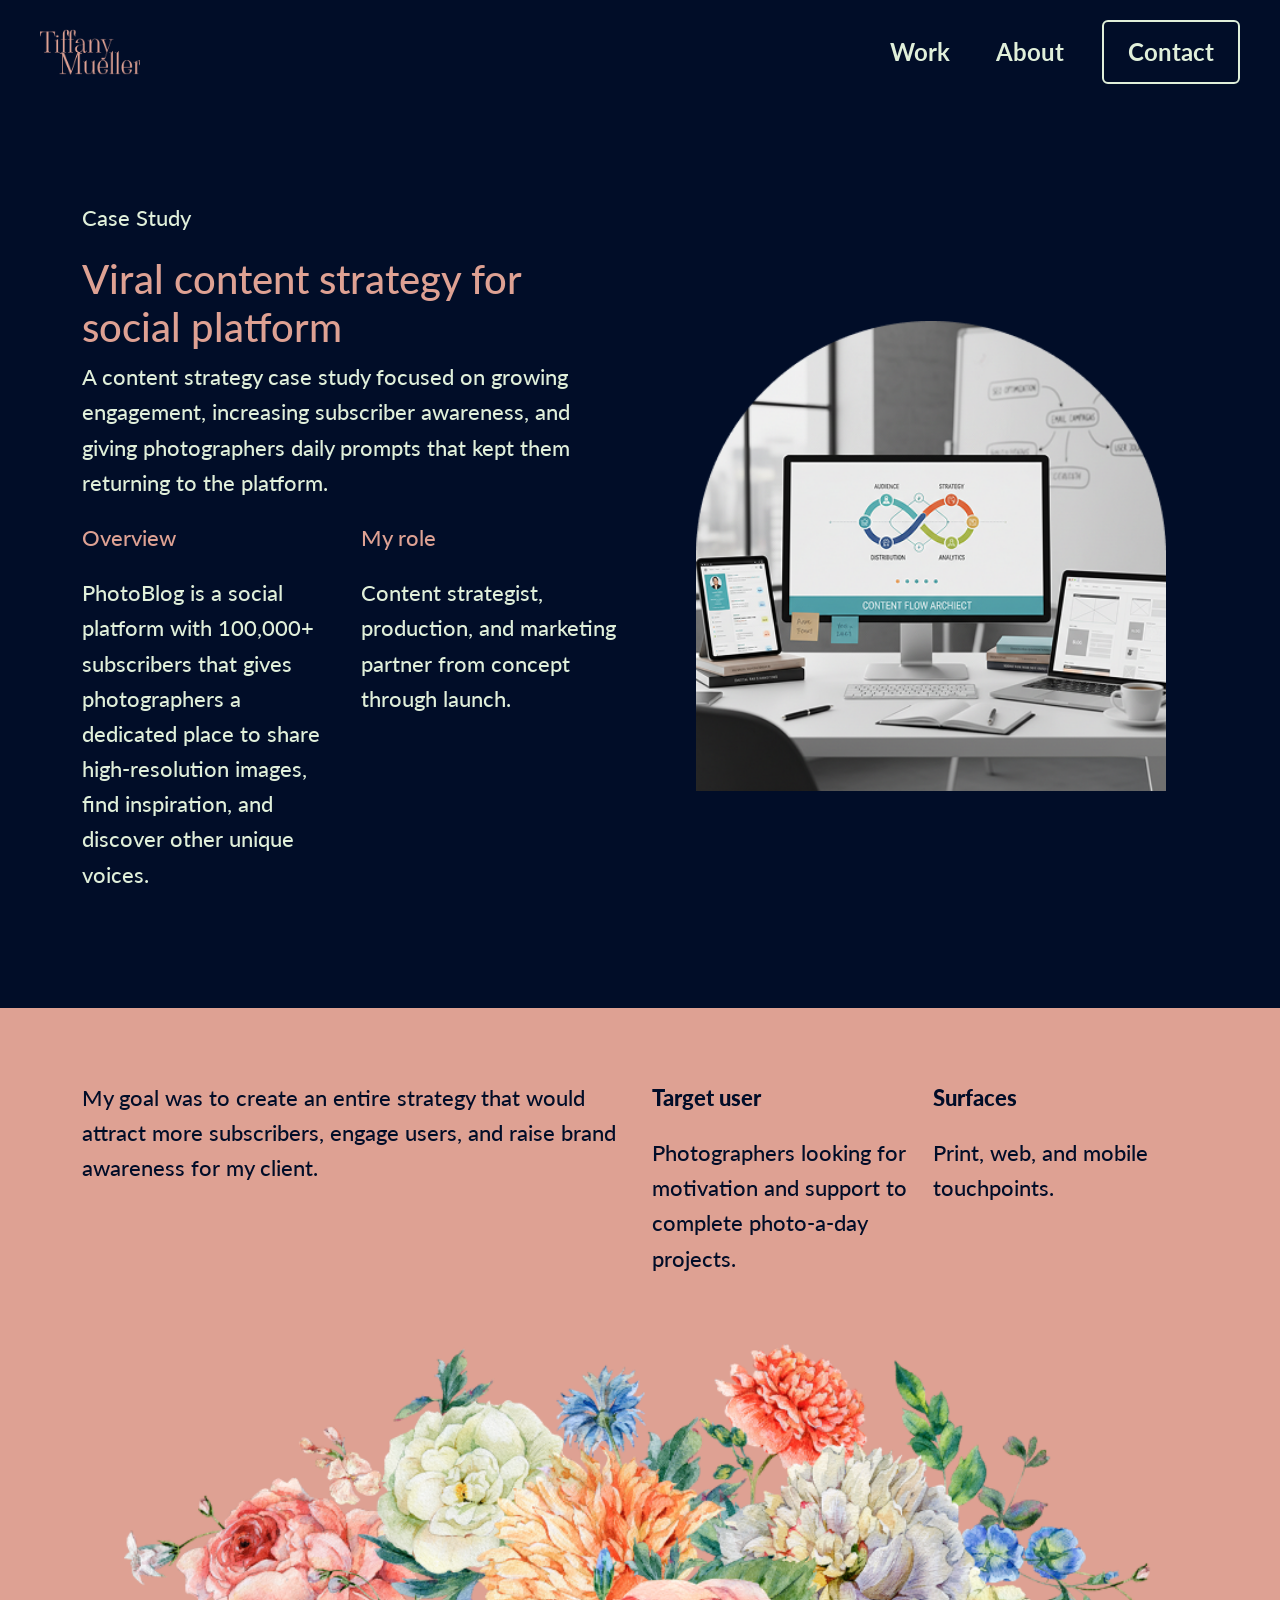
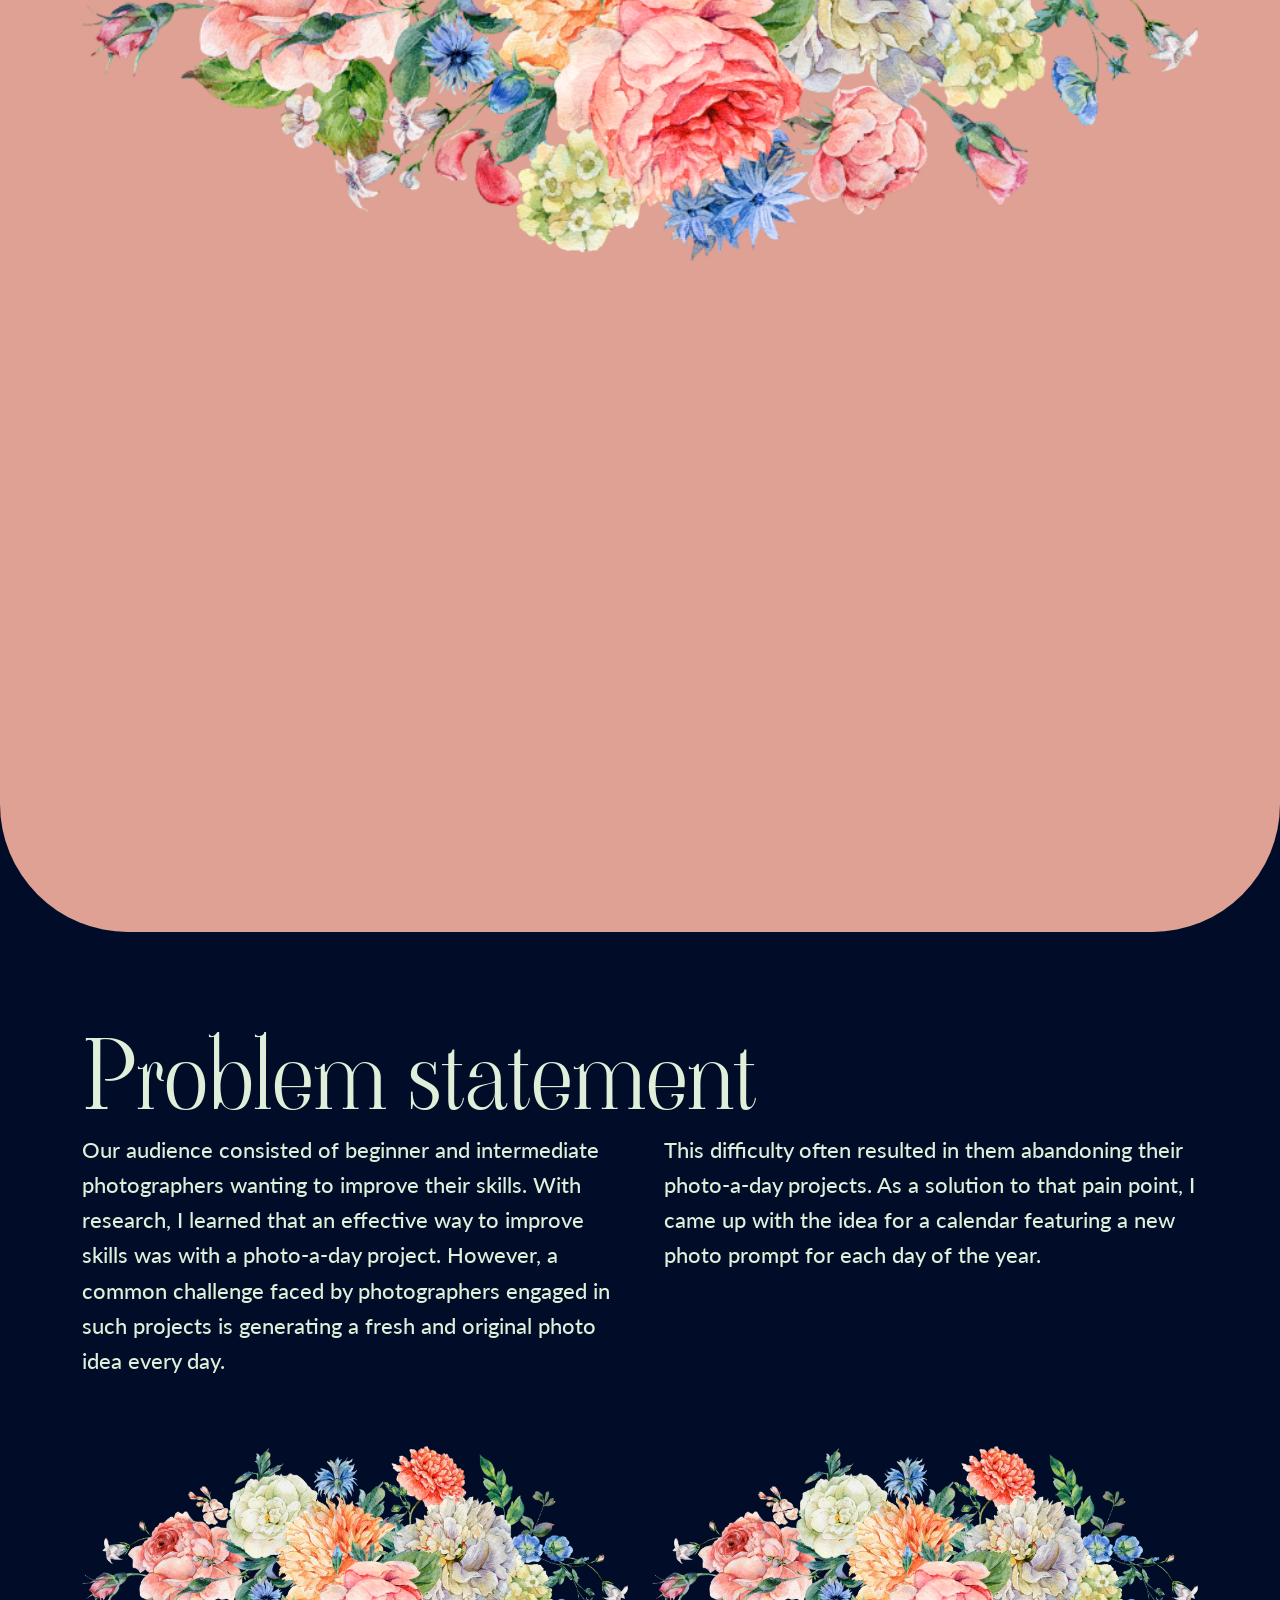
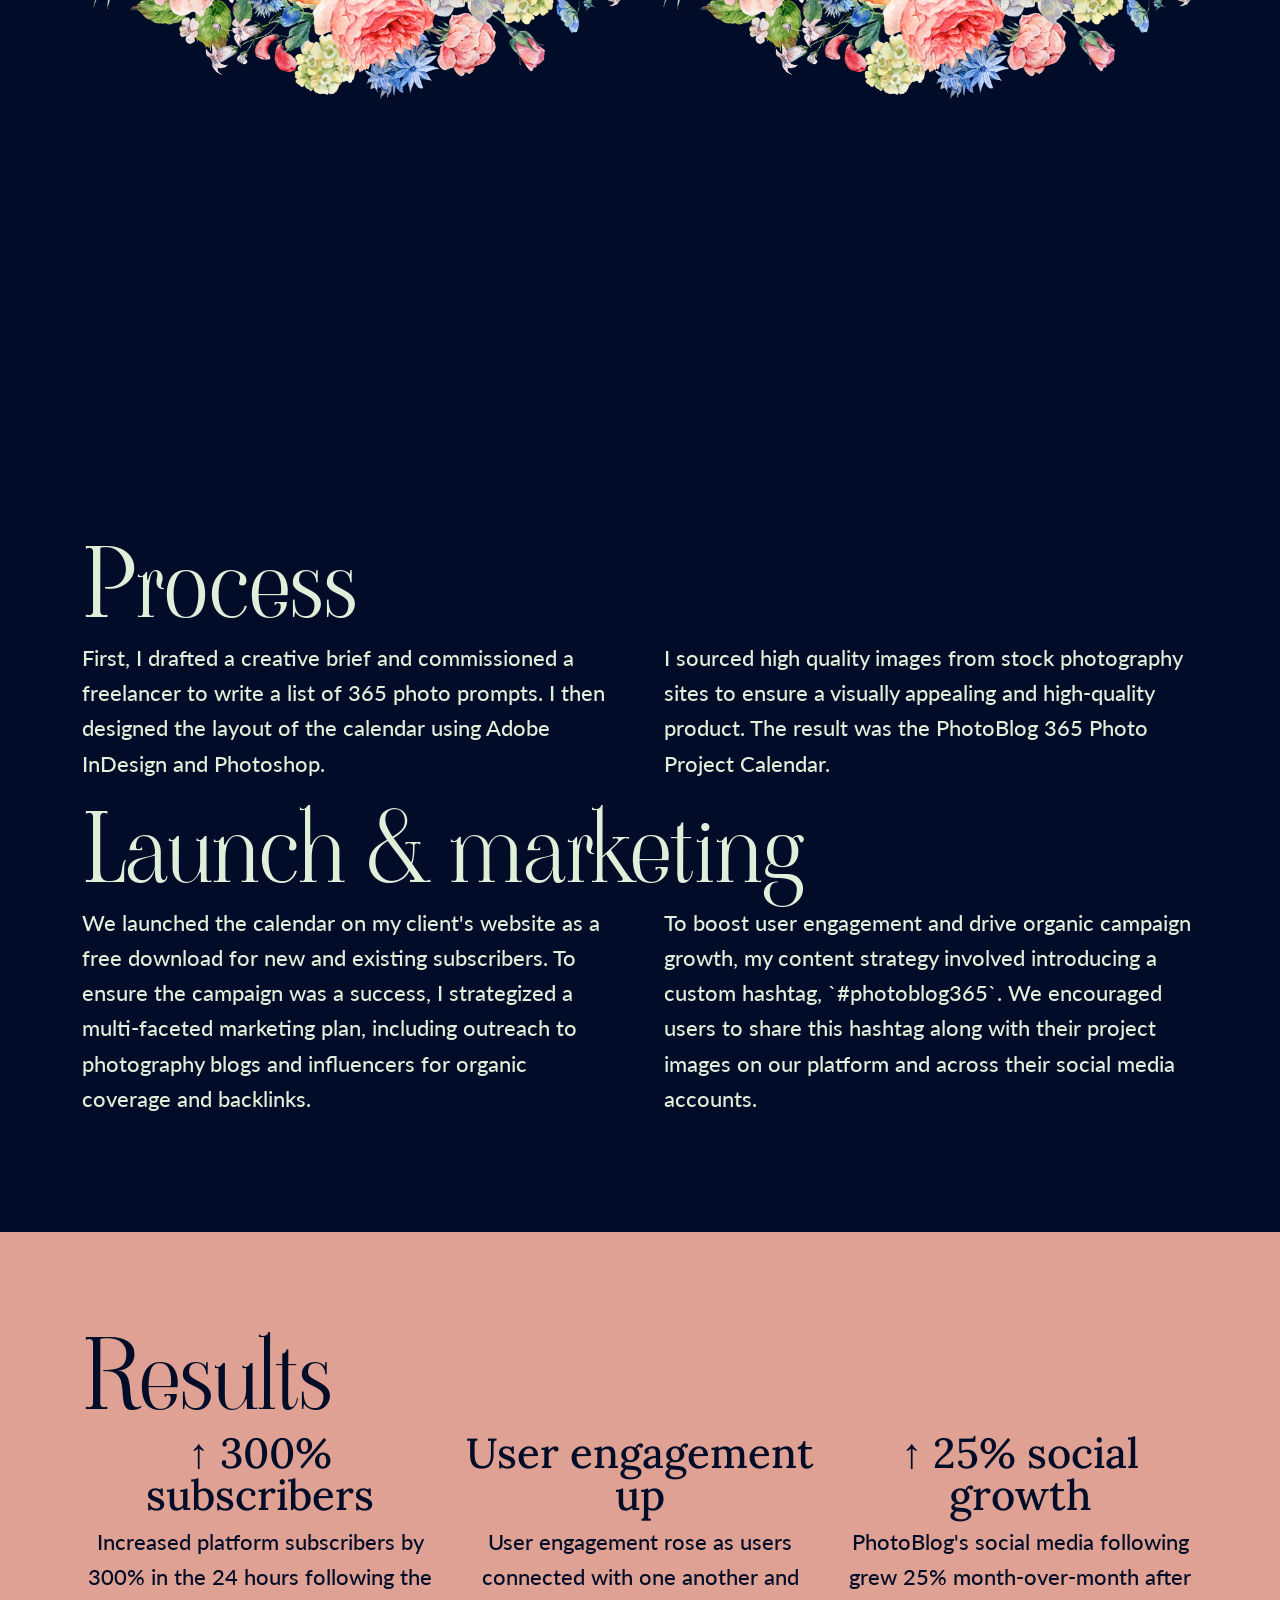
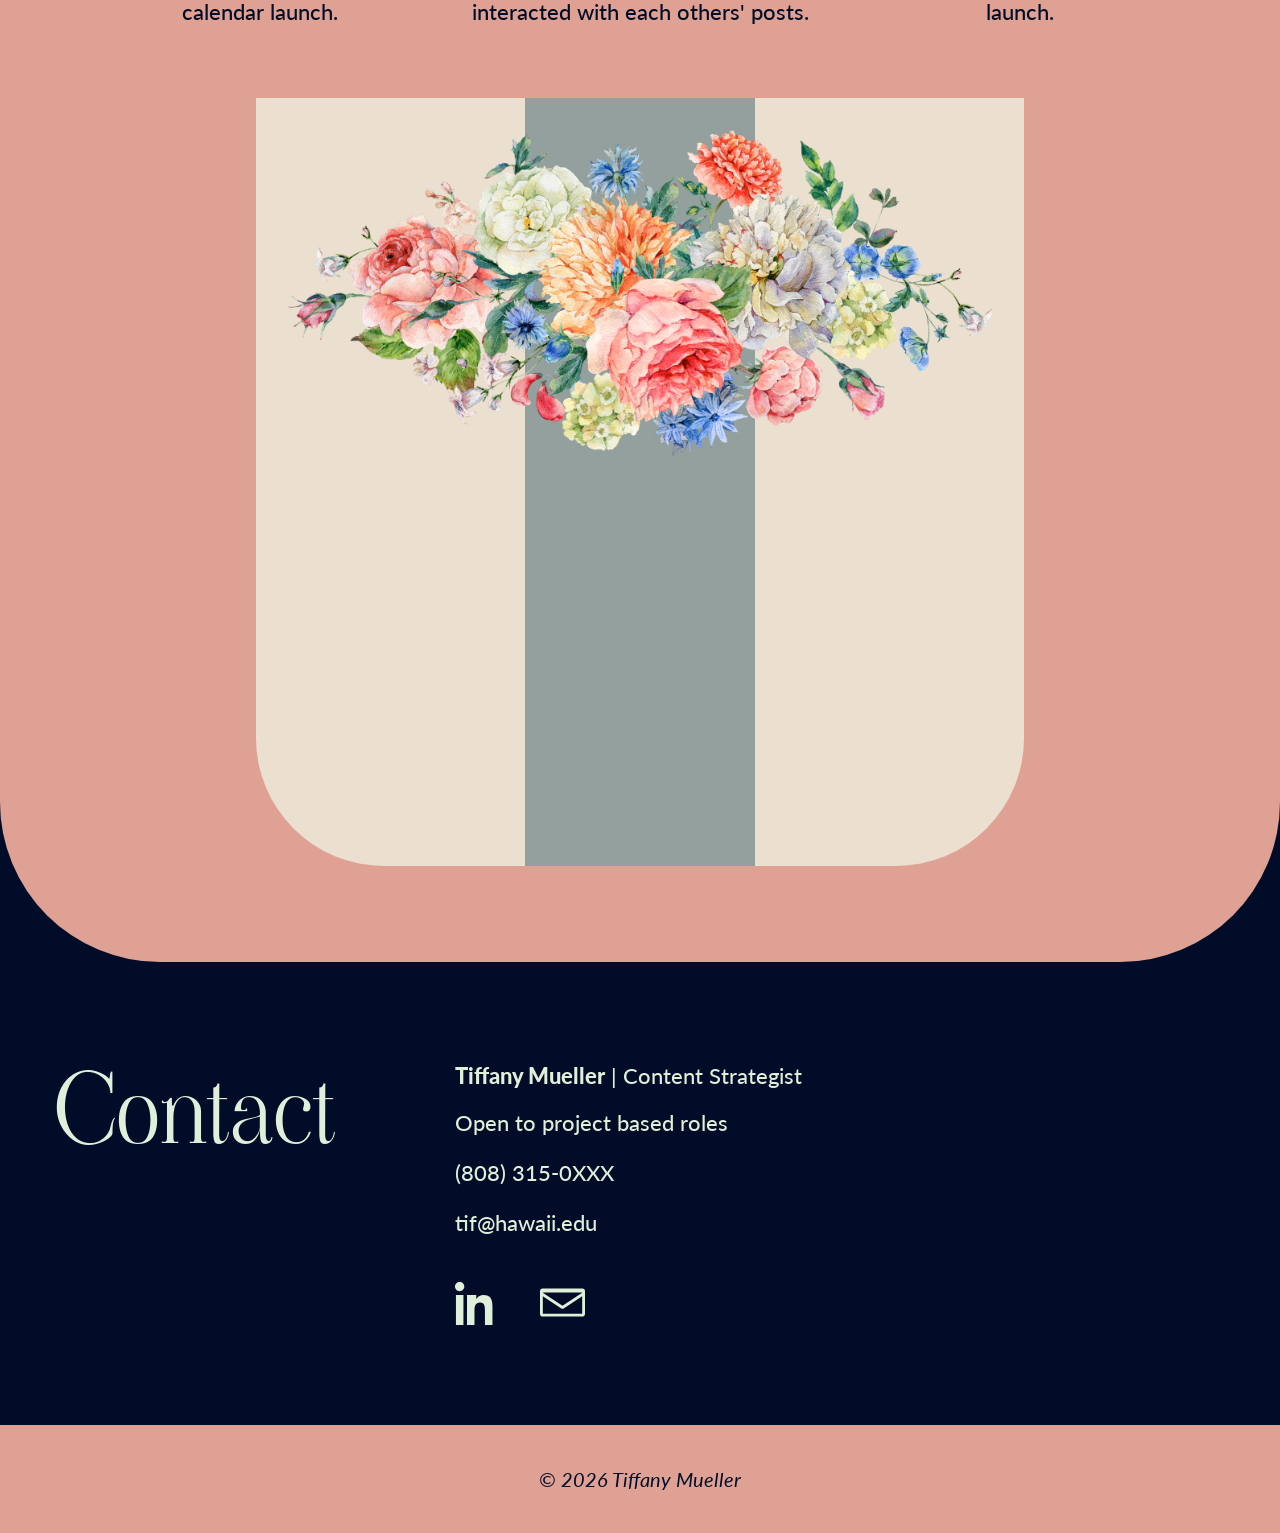
==== case-study-1.html @ 46d626da "Updating home page and adding case study 1# Please enter the commit message for your changes. Lines " ====
<!DOCTYPE html>
<html lang="en">
<head>
    <!-- REQUIRED: Meta Tags -->
    <meta charset="UTF-8">
    <meta name="viewport" content="width=device-width, initial-scale=1.0">
    <!-- REQUIRED: Page Title -->
    <title>Tiffany Mueller's Portfolio</title>
    <!-- REQUIRED: Bootstrap CSS -->
    <link href="https://cdn.jsdelivr.net/npm/bootstrap@5.3.3/dist/css/bootstrap.min.css" rel="stylesheet" integrity="sha384-QWTKZyjpPEjISv5WaRU9OFeRpok6YctnYmDr5pNlyT2bRjXh0JMhjY6hW+ALEwIH" crossorigin="anonymous">
    <!-- REQUIRED: Your Custom CSS-->
    <link rel="stylesheet" href="css/style.css">
    <!-- REQUIRED: Google Font API -->

    <link href="https://fonts.googleapis.com/css2?family=Viaoda+Libre&display=swap" rel="stylesheet">
    <link href="https://fonts.googleapis.com/css2?family=Lora:wght@500&display=swap" rel="stylesheet">
    <link href="https://fonts.googleapis.com/css2?family=Lato:wght@400;500;700;900&display=swap" rel="stylesheet">
</head>
<body>
    <!-- Start Header Section -->
<header class="navbar-header">
    <nav class="navbar navbar-expand-lg navbar-custom">
        <!-- Logo -->
        <a class="navbar-brand" href="/index.html"><img src="images/lettermark.png" alt="Tiffany Mueller Logo" class="logo"></a> 
        <button class="navbar-toggler" type="button" data-bs-toggle="collapse" data-bs-target="#navbarNav"
            aria-controls="navbarNav" aria-expanded="false" aria-label="Toggle navigation">
            <span class="navbar-toggler-icon"></span>
        </button>
        <div class="collapse navbar-collapse" id="navbarNav">
            <ul class="navbar-nav ms-auto text-end">
                <!-- Menu Links -->
                <li class="nav-item"><a class="nav-link" href="#work">Work</a></li>
                <li class="nav-item"><a class="nav-link" href="#about">About</a></li>
                <li class="nav-item d-lg-none"><a class="nav-link" href="#contact">Contact</a></li>
            </ul>
        </div>
        <a class="nav-link contact-btn" href="mailto:tif@hawaii.edu">Contact</a>
    </nav>
</header>
    <!-- Start Hero Section -->
    <main>
        <section class="py-5" style="color: var(--light-text);">
            <div class="container py-lg-5">
                <div class="row align-items-center g-5">
                    <div class="col-lg-6">
                        <p class="subtitle">Case Study</p>
                        <h1 style="color: var(--powder-blush)">Viral content strategy for social platform</h1>
                        <p >A content strategy case study focused on growing engagement, increasing subscriber awareness, and giving photographers daily prompts that kept them returning to the platform.</p>
                        <div class="row g-4">
                            <div class="col-sm-6">
                                <p style="color: var(--powder-blush);">Overview</p>
                                <p>PhotoBlog is a social platform with 100,000+ subscribers that gives photographers a dedicated place to share high-resolution images, find inspiration, and discover other unique voices.</p>
                            </div>
                            <div class="col-sm-6">
                                <p style="color: var(--powder-blush);">My role</p>
                                <p>Content strategist, production, and marketing partner from concept through launch.</p>
                            </div>
                        </div>
                    </div>
                    <div class="col-lg-6 text-center">
                        <img src="images/case-study-placeholder.png" alt="Decorative bouquet illustration for the case study" class="img-fluid" style="width: 100%; padding: 2rem; border-radius: 1.5rem;">
                    </div>
                </div>
            </div>
        </section>

        <section class="py-5" style="background-color: var(--powder-blush); color: var(--dark-text); border-radius: 0 0 8rem 8rem;">
            <div class="container py-4">
                <div class="row g-4">
                    <div class="col-lg-6">
                        <p>My goal was to create an entire strategy that would attract more subscribers, engage users, and raise brand awareness for my client.</p>
                    </div>
                    <div class="col-lg-6">
                        <div class="row g-3">
                            <div class="col-sm-6">
                                <p style="font-weight: 900;">Target user</p>
                                <p>Photographers looking for motivation and support to complete photo-a-day projects.</p>
                            </div>
                            <div class="col-sm-6">
                                <p style="font-weight: 900;">Surfaces</p>
                                <p>Print, web, and mobile touchpoints.</p>
                            </div>
                        </div>
                    </div>
                </div>
                <div class="text-center mt-5">
                    <img src="images/upper-bouquet.png" alt="Decorative bouquet illustration" style="width: 100%;">
                </div>
            </div>
        </section>

        <section class="py-5" style="background-color: var(--navy); color: var(--light-text);">
            <div class="container py-lg-5">
                <h2>Problem statement</h2>
                <div class="row g-5 align-items-start">
                    <div class="col-lg-6">
                        <p>Our audience consisted of beginner and intermediate photographers wanting to improve their skills. With research, I learned that an effective way to improve skills was with a photo-a-day project. However, a common challenge faced by photographers engaged in such projects is generating a fresh and original photo idea every day.</p>
                    </div>
                    <div class="col-lg-6">
                        <p>This difficulty often resulted in them abandoning their photo-a-day projects. As a solution to that pain point, I came up with the idea for a calendar featuring a new photo prompt for each day of the year.</p>
                    </div>
                </div>
                <div class="row g-4 mt-4">
                    <div class="col-md-6 text-center">
                        <img src="images/upper-bouquet.png" alt="Case study supporting image" class="img-fluid" style="width: 100%;">
                    </div>
                    <div class="col-md-6 text-center">
                        <img src="images/upper-bouquet.png" alt="Case study supporting image" class="img-fluid" style="width: 100%;">
                    </div>
                </div>
            </div>
        </section>

        <section class="py-5" style="color: var(--light-text);">
            <div class="container pb-lg-5">
                <h2>Process</h2>
                <div class="row g-5">
                    <div class="col-lg-6">
                        <p>First, I drafted a creative brief and commissioned a freelancer to write a list of 365 photo prompts. I then designed the layout of the calendar using Adobe InDesign and Photoshop.</p>
                    </div>
                    <div class="col-lg-6">
                        <p>I sourced high quality images from stock photography sites to ensure a visually appealing and high-quality product. The result was the PhotoBlog 365 Photo Project Calendar.</p>
                    </div>
                </div>

                <h2>Launch &amp; marketing</h2>
                <div class="row g-5">
                    <div class="col-lg-6">
                        <p>We launched the calendar on my client's website as a free download for new and existing subscribers. To ensure the campaign was a success, I strategized a multi-faceted marketing plan, including outreach to photography blogs and influencers for organic coverage and backlinks.</p>
                    </div>
                    <div class="col-lg-6">
                        <p>To boost user engagement and drive organic campaign growth, my content strategy involved introducing a custom hashtag, `#photoblog365`. We encouraged users to share this hashtag along with their project images on our platform and across their social media accounts.</p>
                    </div>
                </div>
            </div>
        </section>

        <section class="py-5" style="background-color: var(--powder-blush); border-radius: 0 0 10rem 10rem;">
            <div class="container py-lg-5">
                <h2>Results</h2>
                <div class="row g-4 text-center mb-5">
                    <div class="col-lg-4">
                        <h3>↑ 300% subscribers</h3>
                        <p>Increased platform subscribers by 300% in the 24 hours following the calendar launch.</p>
                    </div>
                    <div class="col-lg-4">
                        <h3>User engagement up</h3>
                        <p>User engagement rose as users connected with one another and interacted with each others' posts.</p>
                    </div>
                    <div class="col-lg-4">
                        <h3>↑ 25% social growth</h3>
                        <p>PhotoBlog's social media following grew 25% month-over-month after launch.</p>
                    </div>
                </div>
                <div class="row justify-content-center">
                    <div class="col-lg-10 text-center">
                        <img src="images/upper-bouquet.png" alt="Decorative bouquet illustration for results" class="img-fluid" style="max-width: 48rem; width: 100%; background: linear-gradient(90deg, #ebdfd0 0 35%, #93a09d 35% 65%, #ebdfd0 65% 100%); padding: 2rem; border-radius: 0 0 8rem 8rem;">
                    </div>
                </div>
            </div>
        </section>
<!-- Contact Section -->
<section class="contact" id="contact">
    <div class="container">
        <div class="row align-items-start section-split">
            <div class="col-lg-4 col-md-12 section-title-col">
                <h2>Contact</h2>
            </div>
            <div class="col-lg-8 col-md-12 section-content-col">
                <p class="contact-name">
                    <strong>Tiffany Mueller</strong> | Content Strategist
                </p>

                <p>Open to project based roles</p>

                <p class="contact-phone">
                    <a href="tel:18083150000">(808) 315-0XXX</a>
                </p>

                <p class="contact-email">
                    <a href="mailto:tif@hawaii.edu">tif@hawaii.edu</a>
                </p>

                <div class="social-icons">
    <a href="https://www.linkedin.com/" class="social-icon" target="_blank" rel="noopener noreferrer" aria-label="LinkedIn" >
        <svg viewBox="0 0 24 24" aria-hidden="true">
            <path d="M4.98 3.5C4.98 4.88 3.86 6 2.48 6S0 4.88 0 3.5 1.12 1 2.48 1s2.5 1.12 2.5 2.5zM.5 8h4V24h-4V8zm7 0h3.83v2.18h.05c.53-1.01 1.84-2.18 3.79-2.18 4.05 0 4.8 2.67 4.8 6.13V24h-4v-7.8c0-1.86-.03-4.25-2.59-4.25-2.59 0-2.99 2.02-2.99 4.11V24h-4V8z"></path>
        </svg>
    </a>

    <a href="mailto:tif@hawaii.edu" class="social-icon" aria-label="Email">
        <svg viewBox="0 0 24 24" aria-hidden="true">
            <path d="M1.5 4.5h21a1.5 1.5 0 0 1 1.5 1.5v12a1.5 1.5 0 0 1-1.5 1.5h-21A1.5 1.5 0 0 1 0 18V6a1.5 1.5 0 0 1 1.5-1.5zm0 2.1v.2l10.5 7 10.5-7v-.2h-21zm21 2l-9.67 6.45a1.5 1.5 0 0 1-1.66 0L1.5 8.6V18h21V8.6z"></path>
        </svg>
    </a>
</div>
            </div>
        </div>
    </div>
</section>
     <!-- End Contact Section -->
    </main>

    <footer class="footer">
        <p>© 2026 Tiffany Mueller</p>
    </footer>

    <script src="https://cdn.jsdelivr.net/npm/bootstrap@5.3.3/dist/js/bootstrap.bundle.min.js" integrity="sha384-YvpcrYf0tY3lHB60NNkmXc5s9fDVZLESaAA55NDzOxhy9GkcIdslK1eN7N6jIeHz" crossorigin="anonymous"></script>
</body>
</html>
---- css/style.css ----
/* ===== CSS Variables and Color Palette ===== */
:root {
    --navy: #010D28;
    --powder-blush: #DEA193;
    --honeydew: #E0EFDA;
    --light-gray: #D9D9D9;
    --dark-text: #010D28;
    --light-text: #E0EFDA;
    --font-viaoda: 'Viaoda Libre', serif;
    --font-lora: 'Lora', serif;
    --font-lato: 'Lato', sans-serif;
}

/* ===== Global Styles ===== */
* {
    margin: 0;
    padding: 0;
    box-sizing: border-box;
}

html {
    scroll-behavior: smooth;
}

body {
    font-family: var(--font-lato);
    background-color: var(--navy);
    color: var(--dark-text);
    overflow-x: hidden;
}

p {
    font-family: var(--font-lato);
    font-size: 22px;
    font-weight: 500;
    line-height: 1.6;
    margin-bottom: 20px;
}

h2 {
    font-family: var(--font-viaoda);
    font-size: 96px;
    font-weight: 400;
    line-height: 1;
    letter-spacing: -1.92px;
}

h3 {
    font-family: var(--font-lora);
    font-size: 42px;
    font-weight: 500;
    line-height: 1;
}

/* ===== Header and Navigation ===== */
.navbar-header {
    background-color: var(--navy);
    padding: 20px 0;
    position: sticky;
    top: 0;
    z-index: 1000;
}

.navbar-custom {
    padding: 0 40px;
}

.navbar-brand {
    padding: 0;
    margin-right: 50px;
}

.navbar-brand img {
    height: auto;
    max-width: 100px;
}

.navbar-custom .nav-link {
    color: var(--light-text) !important;
    font-family: var(--font-lato);
    font-weight: 700;
    font-size: 24px;
    margin-left: 30px;
    transition: opacity 0.3s ease;
}

.navbar-custom .nav-link:hover {
    opacity: 0.8;
}

.contact-btn {
    border: 2px solid var(--light-text) !important;
    border-radius: 6px;
    padding: 12px 24px !important;
    margin-left: 30px;
    display: inline-block;
}

.contact-btn:hover {
    background-color: rgba(224, 239, 218, 0.1);
}

.navbar-toggler {
    color: var(--light-text) !important;
    border-color: var(--light-text) !important;
}

.navbar-toggler-icon {
    background-image: url("data:image/svg+xml,%3csvg xmlns='http://www.w3.org/2000/svg' viewBox='0 0 30 30'%3e%3cpath stroke='%23E0EFDA' stroke-linecap='round' stroke-miterlimit='10' stroke-width='2' d='M4 7h22M4 15h22M4 23h22'/%3e%3c/svg%3e") !important;
}

/* ===== Hero Section ===== */
.hero {
    background: linear-gradient(
        to bottom,
        var(--navy) 0%,
        var(--navy) 72%,
        var(--powder-blush) 72%,
        var(--powder-blush) 100%
    );
    padding: 100px 40px 80px;
    min-height: 600px;
    display: flex;
    flex-direction: column;
    justify-content: center;
    align-items: center;
}

.hero-title-group {
    display: inline-block;
    text-align: left;
}

.hero h1 {
    font-family: var(--font-viaoda);
    font-size: 170px;
    text-align: left;
    color: var(--powder-blush);
    font-weight: 400;
    line-height: 1;
    margin-bottom: 10px;
    letter-spacing: -5.1px;
}

.hero .subtitle {
    font-family: var(--font-lato);
    font-size: 24px;
    font-style: italic;
    text-align: right;
    color: rgba(224, 239, 218, 0.9);
    margin-top: -36px;
    margin-bottom: 100px;
    margin-right: 0;
    align-self: unset;
}

.hero-flowers {
    max-width: 30%;
    height: auto;
    margin-top: 20px;
    position: relative;
    z-index: 5;
    transform: translateY(-50px);
}

/* ===== Case Studies Section ===== */
.projects {
    background-color: var(--powder-blush);
    padding: 0px 40px 220px;
    position: relative;
}

.projects h2 {
    font-family: var(--font-viaoda);
    font-size: 96px;
    text-align: center;
    color: var(--dark-text);
    font-weight: 400;
    margin-top: -80px;
    margin-bottom: 60px;
    letter-spacing: -1.92px;
}

.case-studies-container {
    display: flex;
    margin-top: 80px;
    gap: 30px;
    justify-content: center;
    align-items: flex-start;
    flex-wrap: wrap;
}

.case-card {
    background: transparent;
    border-radius: 250px 250px 0 0;
    overflow: hidden;
    transition: transform 0.3s ease;
    flex: 1;
    min-width: 300px;
    max-width: 400px;
}

.case-card:hover {
    transform: translateY(-10px);
}

.card-image-wrapper {
    width: 100%;
    aspect-ratio: 1;
    background-color: var(--light-gray);
    border-radius: 250px 250px 0 0;
    overflow: hidden;
}

.card-image {
    width: 100%;
    height: 100%;
    object-fit: cover;
}

.card-body {
    background-color: var(--honeydew);
    padding: 40px 20px;
}

.card-title {
    line-height: 1;
    color: var(--dark-text);
    margin-bottom: 16px;
    letter-spacing: 0;
}

.card-text {
    color: var(--dark-text);
}

.projects-flowers {
    max-width: 100%;
    height: auto;
    margin-top: -130px;
    position: relative;
    z-index: 5;
}

/* ===== Testimonials Section ===== */
.testimonials {
    background: linear-gradient(
        to bottom,
        var(--navy) 82%,
        var(--navy) 18%,
        var(--powder-blush) 15%,
        var(--powder-blush) 81%
    );
    padding: 10px 80px;
    text-align: center;
    position: relative;
}

.testimonials blockquote {
    font-family: var(--font-lora);
    font-size: 32px;
    font-weight: 500;
    font-style: italic;
    line-height: 1;
    color: var(--light-text);
    margin-bottom: 30px;
    max-width: 900px;
    margin-left: auto;
    margin-right: auto;
    letter-spacing: 0;
}

.testimonial-author {
    font-family: var(--font-lato);
    font-size: 22px;
    font-weight: 500;
    line-height: 28px;
    color: var(--light-text);
    margin-bottom: 40px;
}

.testimonial-flowers {
    max-width: 100%;
    height: auto;
    margin-top: 40px;
}

/* ===== Shared Split Sections ===== */
.section-split {
    align-items: flex-start;
}

.about,
.contact {
    position: relative;
}

.about .container,
.contact .container {
    max-width: 1400px;
}

.about h2,
.contact h2 {
    margin: 0;
}

.about .col-lg-3,
.contact .col-lg-4 {
    display: flex;
    align-items: flex-start;
}

.about .col-lg-9,
.contact .col-lg-9 {
    padding-left: 80px;
    display: flex;
    flex-direction: column;
    align-items: flex-start;
}
.section-title-col h2 {
    white-space: nowrap;
}

.section-content-col {
    padding-left: 15px;
}
/* ===== About Section ===== */
.about {
    background-color: var(--powder-blush);
    padding: 60px 50px;
    text-align: left;
    overflow: hidden;
}

.about h2 {
    color: var(--dark-text);
}

.about p {
    color: var(--dark-text);
    max-width: 900px;
}

.about p:last-of-type {
    margin-bottom: 0;
}

/* ===== Contact Section ===== */
.contact {
    background-color: var(--navy);
    padding: 100px 40px;
    text-align: left;
}

.contact h2 {
    color: var(--light-text);
}

.contact-name {
    font-family: var(--font-lato);
    font-size: 22px;
    font-weight: 500;
    color: var(--light-text);
    line-height: 28px;
    margin-bottom: 10px;
}

.contact-name strong {
    font-weight: 900;
}

.contact p {
    color: var(--light-text);
    text-align: left;
    margin-bottom: 15px;
}

.contact-phone,
.contact-email {
    margin-bottom: 25px;
}

.contact a {
    color: var(--light-text);
    text-decoration: none;
    transition: opacity 0.3s ease;
}

.contact a:hover {
    opacity: 0.8;
}

.social-icons {
    display: flex;
    align-items: center;
    justify-content: flex-start;
    gap: 40px;
    margin-top: 40px;
}

.social-icon {
    display: inline-flex;
    align-items: center;
    justify-content: center;
    width: 45px;
    height: 45px;
    color: var(--light-text);
    transition: transform 0.3s ease, opacity 0.3s ease;
}

.social-icon:hover {
    transform: scale(1.1);
    opacity: 0.8;
}

.social-icon svg {
    width: 100%;
    height: 100%;
    fill: currentColor;
}

/* ===== Case Study Page ===== */

/* ===== Footer ===== */
.footer {
    background-color: var(--powder-blush);
    padding: 40px;
    text-align: center;
}

.footer p {
    font-family: var(--font-lato);
    font-size: 20px;
    font-weight: 400;
    font-style: italic;
    line-height: 28px;
    color: var(--dark-text);
    margin: 0;
}

/* ===== Tablet Design ===== */
@media (min-width: 769px) and (max-width: 1024px) {
    .navbar-custom {
        padding: 0 24px;
    }

    .navbar-brand {
        margin-right: 24px;
    }

    .navbar-custom .nav-link {
        font-size: 20px;
        margin-left: 18px;
    }

    .contact-btn {
    display: none;
  }

    .hero {
        padding: 90px 30px 70px;
        min-height: 520px;
        background: linear-gradient(
            to bottom,
            var(--navy) 0%,
            var(--navy) 68%,
            var(--powder-blush) 68%,
            var(--powder-blush) 100%
        );
    }

    .hero-title-group {
        display: block;
        width: 100%;
        text-align: center;
    }

    .hero h1 {
        font-size: 120px;
        letter-spacing: -3px;
        text-align: center;
    }

    .hero .subtitle {
        font-size: 20px;
        text-align: center;
        margin-top: 20px;
        margin-bottom: 70px;
        margin-right: 0;
    }

    .hero-flowers {
        max-width: 42%;
        transform: translateY(-30px);
    }

    .projects {
        padding: 0px 30px 140px;
    }

    .projects h2 {
        font-size: 72px;
        margin-top: -50px;
        margin-bottom: 40px;
        letter-spacing: -1.2px;
    }

    .case-studies-container {
        gap: 20px;
        margin-top: 50px;
        justify-content: center;
    }

    .case-card {
        min-width: 240px;
        max-width: 300px;
    }

    .card-body {
        padding: 28px 18px;
    }

    .card-title {
        font-size: 30px;
    }

    .card-text {
        font-size: 18px;
        line-height: 24px;
    }

    .projects-flowers {
        margin-top: -90px;
    }

    .testimonials {
        padding: 40px 40px;
    }

    .testimonials blockquote {
        font-size: 26px;
        line-height: 1.2;
    }

    .testimonial-author {
        font-size: 18px;
    }

    .testimonial-flowers {
        margin-top: 30px;
    }

    .about,
    .contact {
        padding: 80px 30px;
    }

    .about h2,
    .contact h2 {
        font-size: 72px;
        letter-spacing: -1.2px;
        margin-bottom: 20px;
    }

    .about p,
    .contact p,
    .contact-name {
        font-size: 18px;
        line-height: 24px;
    }

    .social-icons {
        gap: 28px;
        margin-top: 30px;
        justify-content: flex-start;
    }

    .footer {
        padding: 30px 20px;
    }

    .footer p {
        font-size: 18px;
        line-height: 24px;
    }
}
@media (max-width: 1024px) {
    .contact-btn {
        display: none !important;
    }
}

@media (max-width: 480px) {
    .hero {
        padding: 60px 20px 40px;
        min-height: 680px;
        background: linear-gradient(
            to bottom,
            var(--navy) 0%,
            var(--navy) 65%,
            var(--powder-blush) 65%,
            var(--powder-blush) 100%
        );
    }

    .hero-title-group {
        display: block;
        width: 100%;
        text-align: center;
    }

    .hero h1 {
        font-size: 48px;
        letter-spacing: -1.44px;
        text-align: center;
    }

    .hero .subtitle {
        font-size: 16px;
        text-align: center;
        margin-top: -10px;
        margin-right: 0;
    }

    .hero-flowers {
        width: min(82vw, 340px);
        max-width: none;
        margin-top: 0;
    }

    .projects,
    .contact {
        padding: 60px 20px;
    }

    .about {
        padding: 60px 20px;
    }

    .projects h2,
    .about h2,
    .contact h2 {
        font-size: 36px;
        letter-spacing: -0.72px;
        margin-bottom: 30px;
    }

    .about p,
    .contact p,
    .contact-name {
        font-size: 16px;
        line-height: 1.5;
    }

    .case-studies-container {
        gap: 20px;
    }

    .card-title {
        font-size: 20px;
    }

    .card-text {
        font-size: 14px;
    }

    .testimonials {
        padding: 60px 20px;
    }

    .testimonials blockquote {
        font-size: 18px;
    }

    .navbar-custom {
        padding: 0 15px;
    }

    .navbar-custom .nav-link {
        font-size: 16px;
        margin-left: 15px;
    }

    .contact-btn {
        display: none;
    }
}
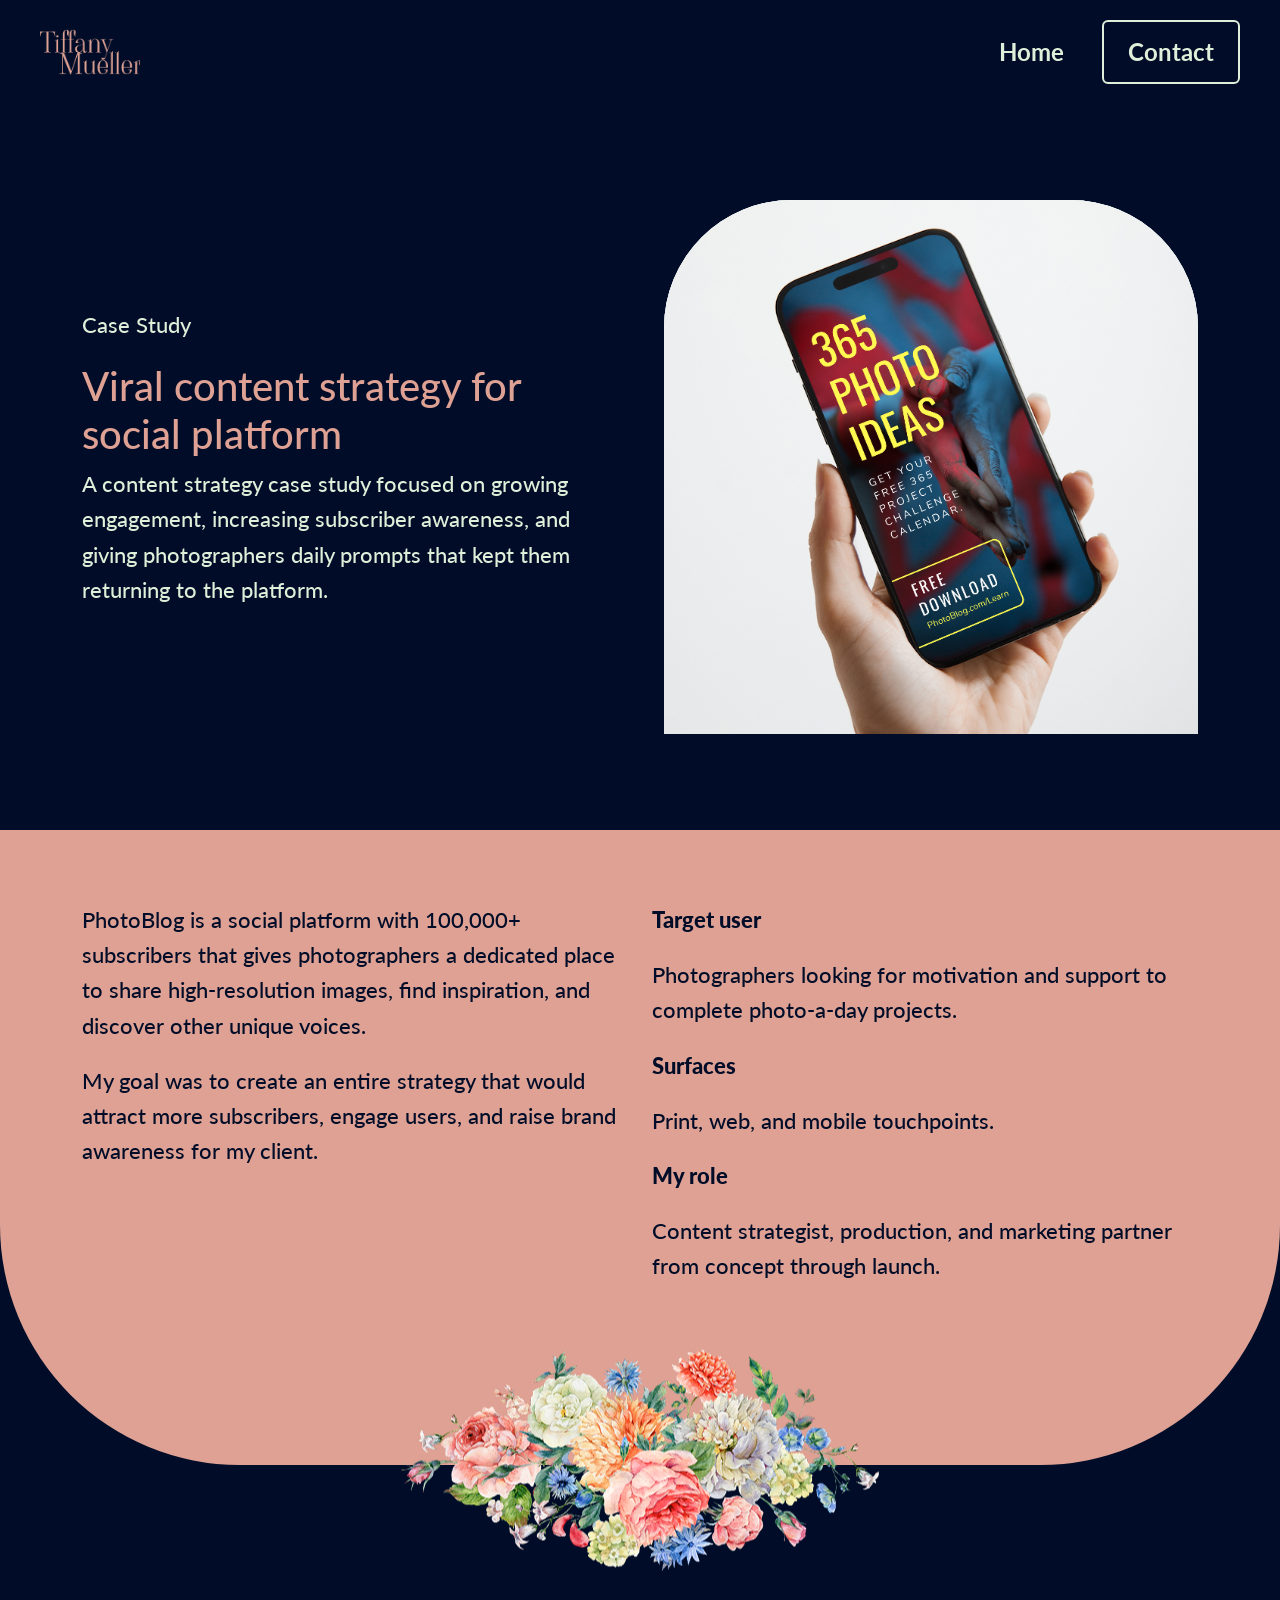
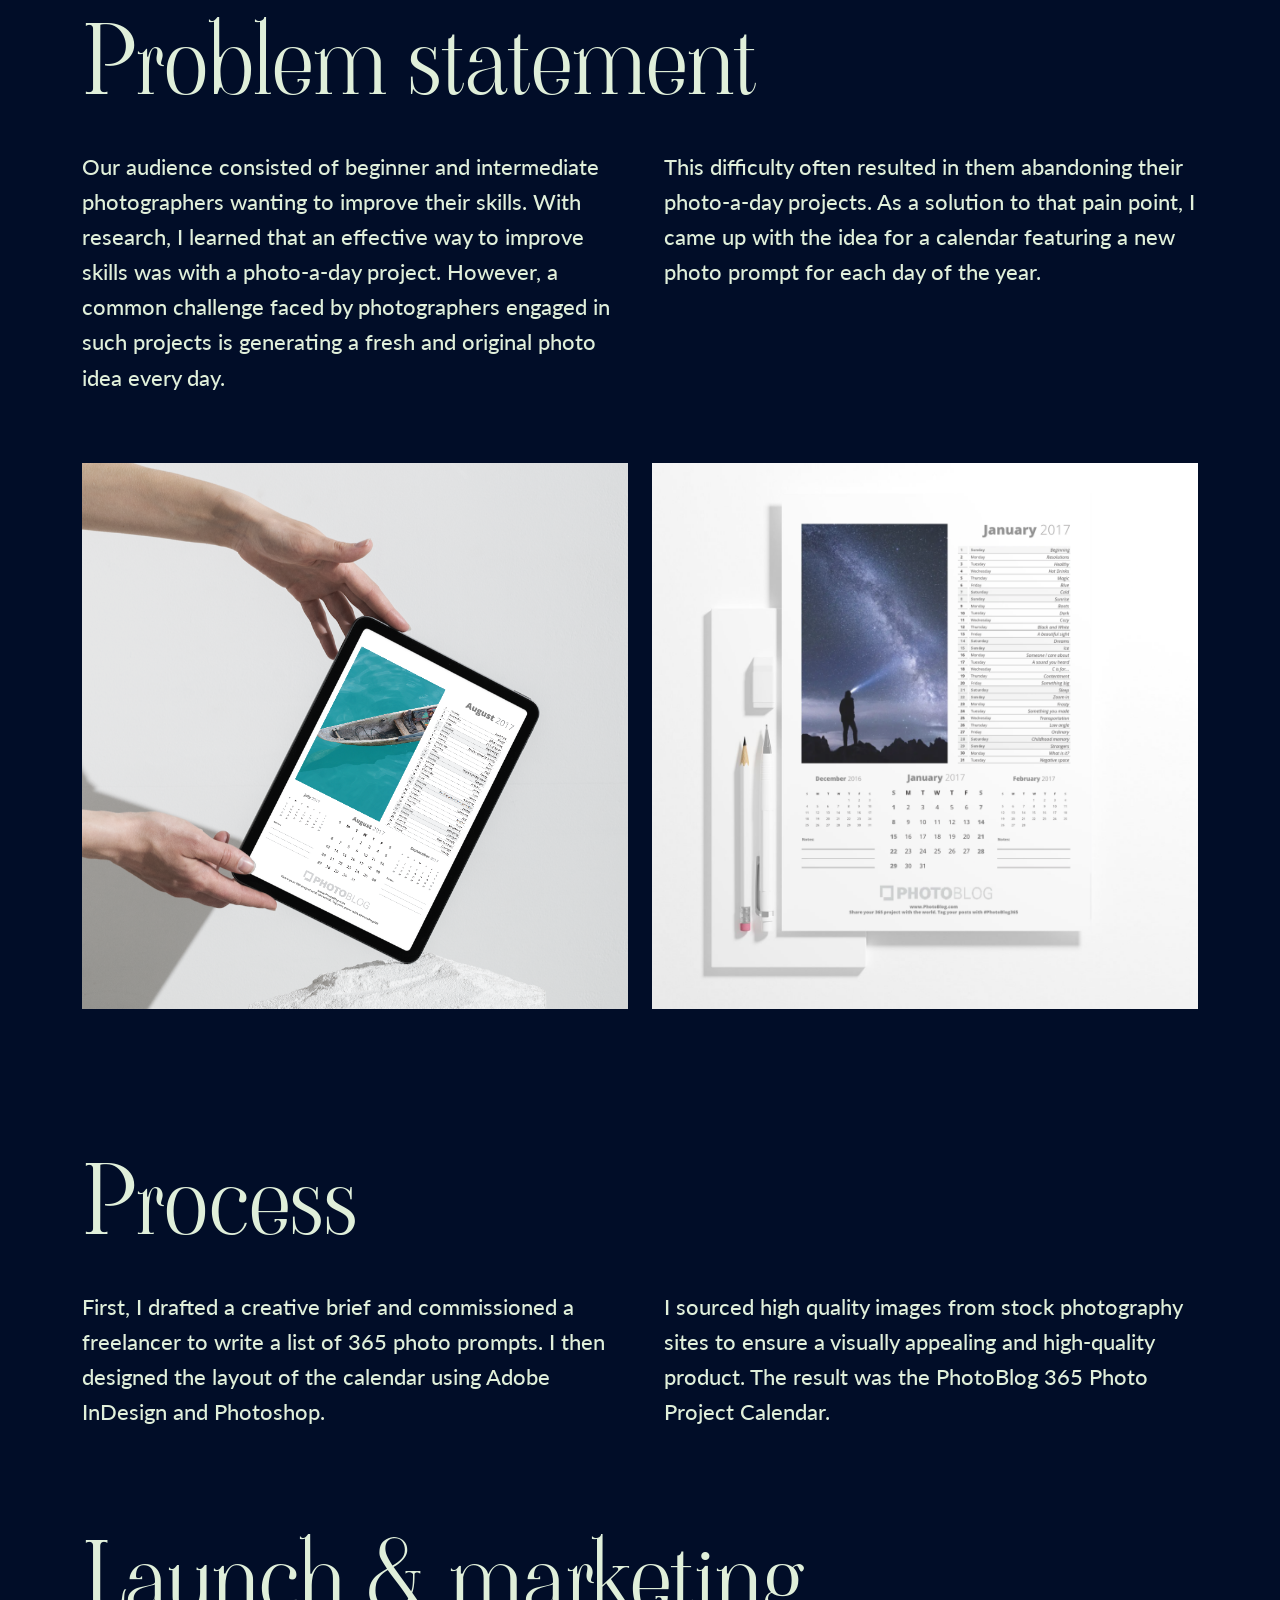
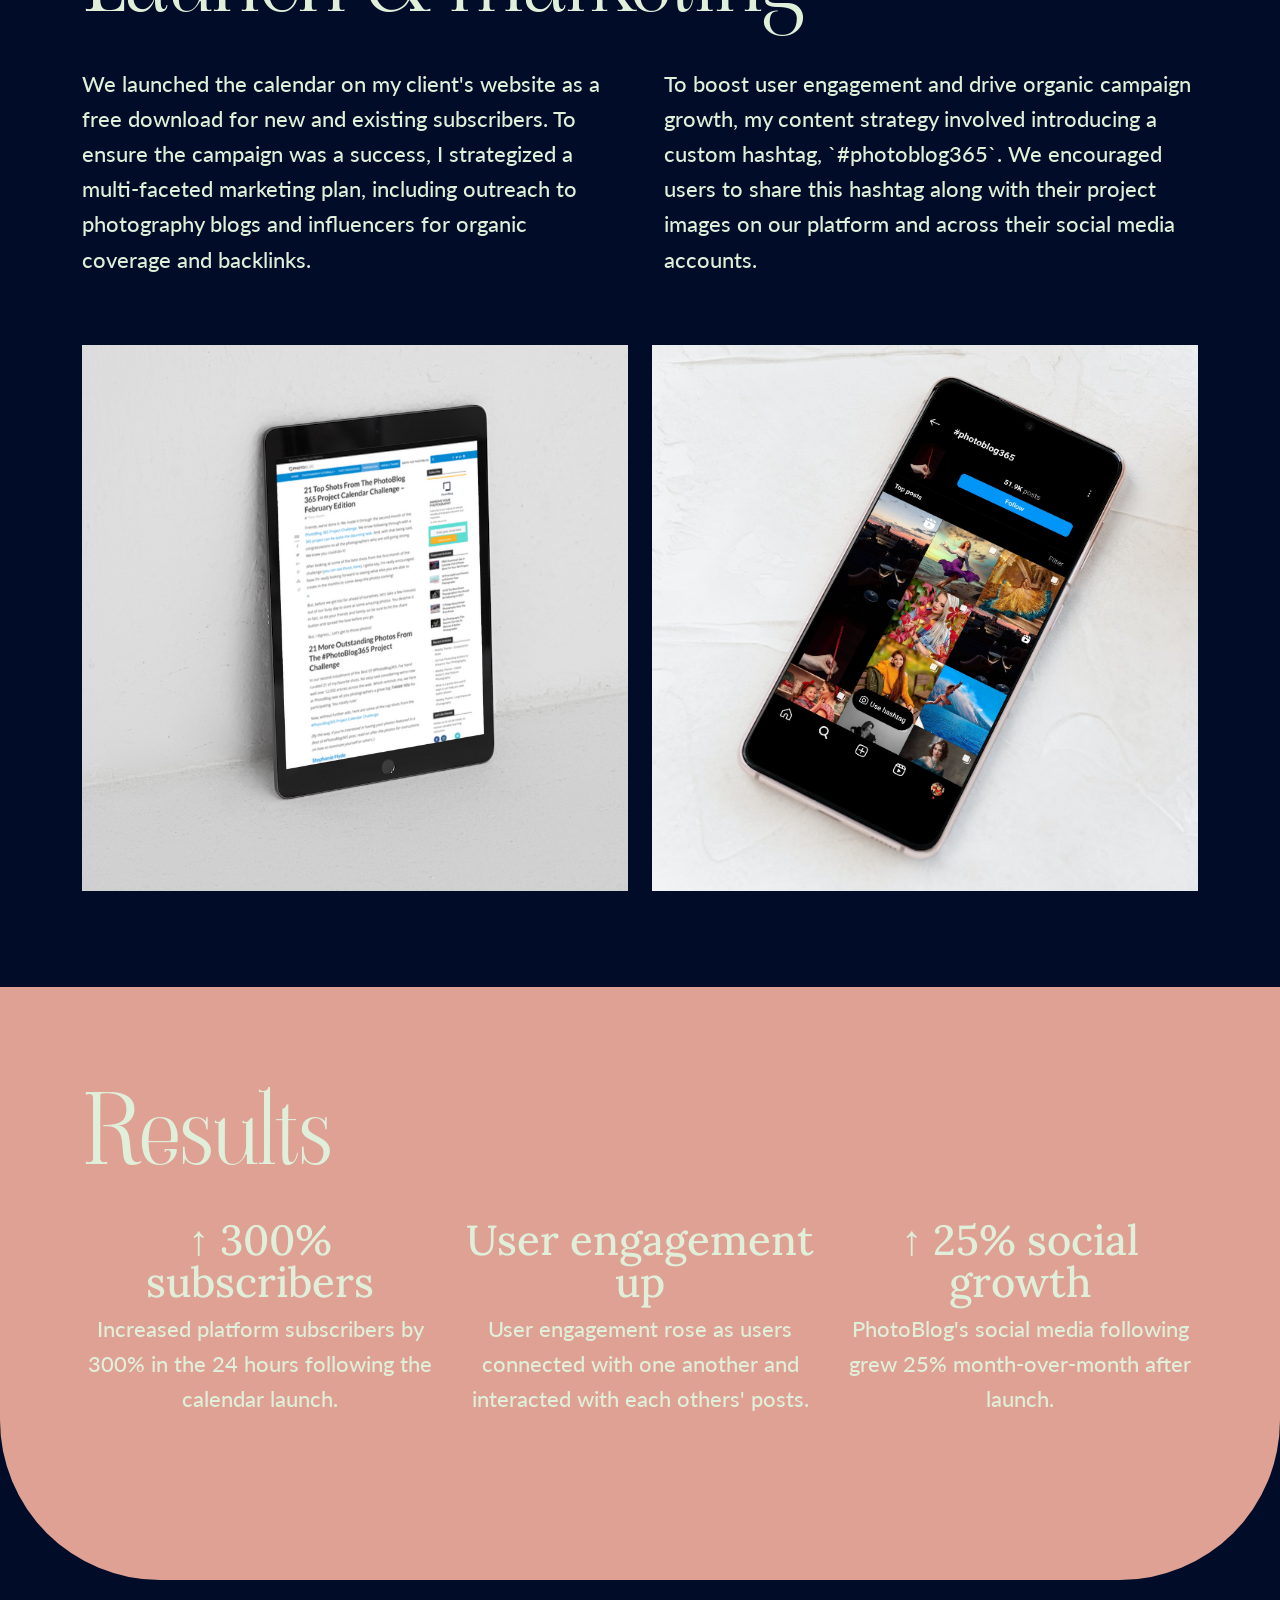
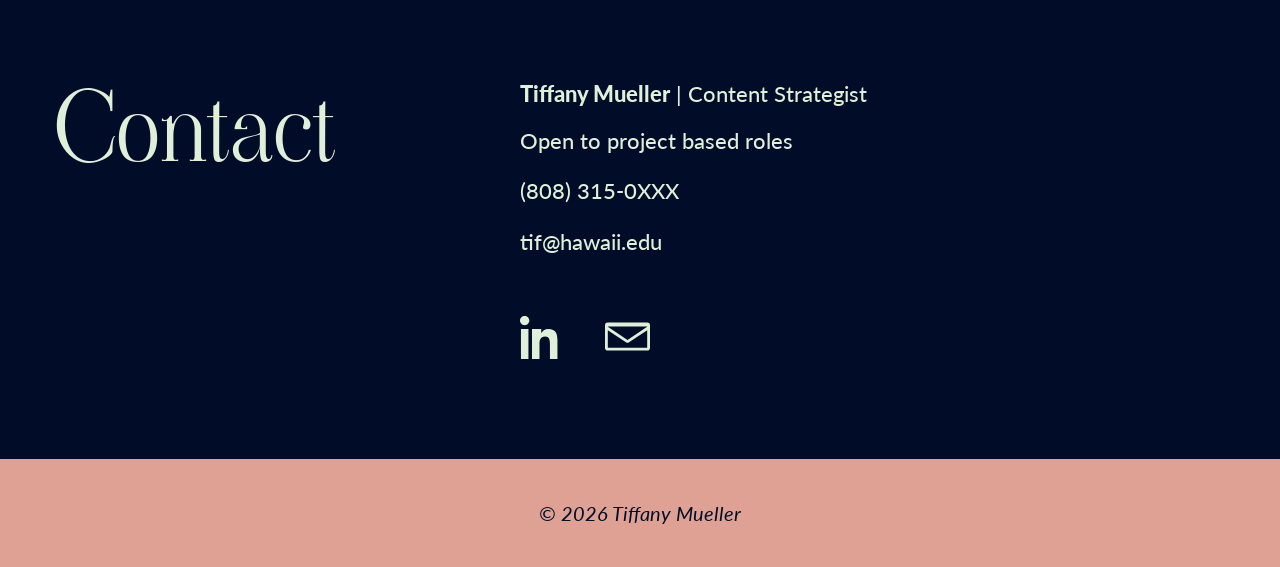
==== commit 0e910d54: "pushes final homepage and case study edits to main branch" ====
--- a/case-study-1.html
+++ b/case-study-1.html
@@ -1,43 +1,32 @@
 <!DOCTYPE html>
 <html lang="en">
 <head>
-    <!-- REQUIRED: Meta Tags -->
     <meta charset="UTF-8">
     <meta name="viewport" content="width=device-width, initial-scale=1.0">
-    <!-- REQUIRED: Page Title -->
     <title>Tiffany Mueller's Portfolio</title>
-    <!-- REQUIRED: Bootstrap CSS -->
     <link href="https://cdn.jsdelivr.net/npm/bootstrap@5.3.3/dist/css/bootstrap.min.css" rel="stylesheet" integrity="sha384-QWTKZyjpPEjISv5WaRU9OFeRpok6YctnYmDr5pNlyT2bRjXh0JMhjY6hW+ALEwIH" crossorigin="anonymous">
-    <!-- REQUIRED: Your Custom CSS-->
     <link rel="stylesheet" href="css/style.css">
-    <!-- REQUIRED: Google Font API -->
-
     <link href="https://fonts.googleapis.com/css2?family=Viaoda+Libre&display=swap" rel="stylesheet">
     <link href="https://fonts.googleapis.com/css2?family=Lora:wght@500&display=swap" rel="stylesheet">
     <link href="https://fonts.googleapis.com/css2?family=Lato:wght@400;500;700;900&display=swap" rel="stylesheet">
 </head>
 <body>
-    <!-- Start Header Section -->
-<header class="navbar-header">
+    <header class="navbar-header">
     <nav class="navbar navbar-expand-lg navbar-custom">
-        <!-- Logo -->
-        <a class="navbar-brand" href="/index.html"><img src="images/lettermark.png" alt="Tiffany Mueller Logo" class="logo"></a> 
+        <a class="navbar-brand" href="/"><img src="images/lettermark.png" alt="Tiffany Mueller Logo" class="logo"></a> 
         <button class="navbar-toggler" type="button" data-bs-toggle="collapse" data-bs-target="#navbarNav"
             aria-controls="navbarNav" aria-expanded="false" aria-label="Toggle navigation">
             <span class="navbar-toggler-icon"></span>
         </button>
         <div class="collapse navbar-collapse" id="navbarNav">
             <ul class="navbar-nav ms-auto text-end">
-                <!-- Menu Links -->
-                <li class="nav-item"><a class="nav-link" href="#work">Work</a></li>
-                <li class="nav-item"><a class="nav-link" href="#about">About</a></li>
+                <li class="nav-item"><a class="nav-link" href="/index.html">Home</a></li>
                 <li class="nav-item d-lg-none"><a class="nav-link" href="#contact">Contact</a></li>
             </ul>
         </div>
         <a class="nav-link contact-btn" href="mailto:tif@hawaii.edu">Contact</a>
     </nav>
 </header>
-    <!-- Start Hero Section -->
     <main>
         <section class="py-5" style="color: var(--light-text);">
             <div class="container py-lg-5">
@@ -45,51 +34,36 @@
                     <div class="col-lg-6">
                         <p class="subtitle">Case Study</p>
                         <h1 style="color: var(--powder-blush)">Viral content strategy for social platform</h1>
-                        <p >A content strategy case study focused on growing engagement, increasing subscriber awareness, and giving photographers daily prompts that kept them returning to the platform.</p>
-                        <div class="row g-4">
-                            <div class="col-sm-6">
-                                <p style="color: var(--powder-blush);">Overview</p>
-                                <p>PhotoBlog is a social platform with 100,000+ subscribers that gives photographers a dedicated place to share high-resolution images, find inspiration, and discover other unique voices.</p>
-                            </div>
-                            <div class="col-sm-6">
-                                <p style="color: var(--powder-blush);">My role</p>
-                                <p>Content strategist, production, and marketing partner from concept through launch.</p>
-                            </div>
-                        </div>
+                        <p>A content strategy case study focused on growing engagement, increasing subscriber awareness, and giving photographers daily prompts that kept them returning to the platform.</p>
                     </div>
-                    <div class="col-lg-6 text-center">
-                        <img src="images/case-study-placeholder.png" alt="Decorative bouquet illustration for the case study" class="img-fluid" style="width: 100%; padding: 2rem; border-radius: 1.5rem;">
+                    <div class="col-lg-6">
+                        <img src="images/PB-cover-page.svg" alt="screenshot of calendar cover page" class="img-fluid" style="width: 100%; border-radius: 8rem 8rem 0 0;">
                     </div>
                 </div>
             </div>
         </section>
 
-        <section class="py-5" style="background-color: var(--powder-blush); color: var(--dark-text); border-radius: 0 0 8rem 8rem;">
-            <div class="container py-4">
-                <div class="row g-4">
-                    <div class="col-lg-6">
-                        <p>My goal was to create an entire strategy that would attract more subscribers, engage users, and raise brand awareness for my client.</p>
-                    </div>
-                    <div class="col-lg-6">
-                        <div class="row g-3">
-                            <div class="col-sm-6">
-                                <p style="font-weight: 900;">Target user</p>
-                                <p>Photographers looking for motivation and support to complete photo-a-day projects.</p>
-                            </div>
-                            <div class="col-sm-6">
-                                <p style="font-weight: 900;">Surfaces</p>
-                                <p>Print, web, and mobile touchpoints.</p>
-                            </div>
-                        </div>
-                    </div>
-                </div>
-                <div class="text-center mt-5">
-                    <img src="images/upper-bouquet.png" alt="Decorative bouquet illustration" style="width: 100%;">
-                </div>
+       <section class="pt-5 pb-0" style="background-color: var(--powder-blush); color: var(--dark-text); border-radius: 0 0 15rem 15rem;">
+    <div class="container pt-4 pb-0">
+        <div class="row g-4">
+            <div class="col-lg-6">
+                <p>PhotoBlog is a social platform with 100,000+ subscribers that gives photographers a dedicated place to share high-resolution images, find inspiration, and discover other unique voices.</p>
+                <p class="mb-0">My goal was to create an entire strategy that would attract more subscribers, engage users, and raise brand awareness for my client.</p>
             </div>
-        </section>
+            <div class="col-lg-6">
+                <p style="font-weight: 900;">Target user</p>
+                <p>Photographers looking for motivation and support to complete photo-a-day projects.</p>
+                <p style="font-weight: 900;">Surfaces</p>
+                <p>Print, web, and mobile touchpoints.</p>
+                <p style="font-weight: 900;">My role</p>
+                <p class="mb-0">Content strategist, production, and marketing partner from concept through launch.</p>
+            </div>
+        </div>
+        <img src="images/wide-bouqet.png" alt="Floral motif" class="case-study-flowers">
+    </div>
+</section>
 
-        <section class="py-5" style="background-color: var(--navy); color: var(--light-text);">
+        <section class="pb-5" style="padding-top: 100px; background-color: var(--navy); color: var(--light-text);">
             <div class="container py-lg-5">
                 <h2>Problem statement</h2>
                 <div class="row g-5 align-items-start">
@@ -102,10 +76,10 @@
                 </div>
                 <div class="row g-4 mt-4">
                     <div class="col-md-6 text-center">
-                        <img src="images/upper-bouquet.png" alt="Case study supporting image" class="img-fluid" style="width: 100%;">
+                        <img src="images/PB-strategy-card-thumb.svg" alt="screenshot of strategy card" class="img-fluid" style="width: 100%;">
                     </div>
                     <div class="col-md-6 text-center">
-                        <img src="images/upper-bouquet.png" alt="Case study supporting image" class="img-fluid" style="width: 100%;">
+                        <img src="images/PB-print-cal.svg" alt="screenshot of print calendar" class="img-fluid" style="width: 100%;">
                     </div>
                 </div>
             </div>
@@ -132,6 +106,14 @@
                         <p>To boost user engagement and drive organic campaign growth, my content strategy involved introducing a custom hashtag, `#photoblog365`. We encouraged users to share this hashtag along with their project images on our platform and across their social media accounts.</p>
                     </div>
                 </div>
+                <div class="row g-4 mt-4">
+                    <div class="col-md-6 text-center">
+                        <img src="images/PB-blog-post-full.svg" alt="screenshot of blog post" class="img-fluid" style="width: 100%;">
+                    </div>
+                    <div class="col-md-6 text-center">
+                        <img src="images/PB-hashtag.svg" alt="screenshot of hashtag usage" class="img-fluid" style="width: 100%;">
+                    </div>
+                </div>
             </div>
         </section>
 
@@ -152,14 +134,8 @@
                         <p>PhotoBlog's social media following grew 25% month-over-month after launch.</p>
                     </div>
                 </div>
-                <div class="row justify-content-center">
-                    <div class="col-lg-10 text-center">
-                        <img src="images/upper-bouquet.png" alt="Decorative bouquet illustration for results" class="img-fluid" style="max-width: 48rem; width: 100%; background: linear-gradient(90deg, #ebdfd0 0 35%, #93a09d 35% 65%, #ebdfd0 65% 100%); padding: 2rem; border-radius: 0 0 8rem 8rem;">
-                    </div>
-                </div>
             </div>
         </section>
-<!-- Contact Section -->
 <section class="contact" id="contact">
     <div class="container">
         <div class="row align-items-start section-split">
@@ -182,7 +158,7 @@
                 </p>
 
                 <div class="social-icons">
-    <a href="https://www.linkedin.com/" class="social-icon" target="_blank" rel="noopener noreferrer" aria-label="LinkedIn" >
+    <a href="https://www.linkedin.com/in/itsmetiffany/" class="social-icon" target="_blank" rel="noopener noreferrer" aria-label="LinkedIn" >
         <svg viewBox="0 0 24 24" aria-hidden="true">
             <path d="M4.98 3.5C4.98 4.88 3.86 6 2.48 6S0 4.88 0 3.5 1.12 1 2.48 1s2.5 1.12 2.5 2.5zM.5 8h4V24h-4V8zm7 0h3.83v2.18h.05c.53-1.01 1.84-2.18 3.79-2.18 4.05 0 4.8 2.67 4.8 6.13V24h-4v-7.8c0-1.86-.03-4.25-2.59-4.25-2.59 0-2.99 2.02-2.99 4.11V24h-4V8z"></path>
         </svg>
@@ -198,8 +174,7 @@
         </div>
     </div>
 </section>
-     <!-- End Contact Section -->
-    </main>
+     </main>
 
     <footer class="footer">
         <p>© 2026 Tiffany Mueller</p>
@@ -207,4 +182,4 @@
 
     <script src="https://cdn.jsdelivr.net/npm/bootstrap@5.3.3/dist/js/bootstrap.bundle.min.js" integrity="sha384-YvpcrYf0tY3lHB60NNkmXc5s9fDVZLESaAA55NDzOxhy9GkcIdslK1eN7N6jIeHz" crossorigin="anonymous"></script>
 </body>
-</html>
+</html>
--- a/css/style.css
+++ b/css/style.css
@@ -25,7 +25,7 @@
 body {
     font-family: var(--font-lato);
     background-color: var(--navy);
-    color: var(--dark-text);
+    color: var(--light-text);
     overflow-x: hidden;
 }
 
@@ -43,6 +43,7 @@
     font-weight: 400;
     line-height: 1;
     letter-spacing: -1.92px;
+    margin-bottom: 40px;
 }
 
 h3 {
@@ -52,7 +53,10 @@
     line-height: 1;
 }
 
-/* ===== Header and Navigation ===== */
+.container h2:not(:first-child) {
+    margin-top: 80px;
+}
+
 .navbar-header {
     background-color: var(--navy);
     padding: 20px 0;
@@ -111,18 +115,12 @@
 
 /* ===== Hero Section ===== */
 .hero {
-    background: linear-gradient(
-        to bottom,
-        var(--navy) 0%,
-        var(--navy) 72%,
-        var(--powder-blush) 72%,
-        var(--powder-blush) 100%
-    );
-    padding: 100px 40px 80px;
-    min-height: 600px;
+    background-color: var(--navy);
+    padding: 100px 40px 380px; 
+    position: relative; 
     display: flex;
     flex-direction: column;
-    justify-content: center;
+    justify-content: flex-start;
     align-items: center;
 }
 
@@ -149,36 +147,36 @@
     text-align: right;
     color: rgba(224, 239, 218, 0.9);
     margin-top: -36px;
-    margin-bottom: 100px;
+    margin-bottom: 0; 
     margin-right: 0;
     align-self: unset;
 }
 
 .hero-flowers {
-    max-width: 30%;
+    width: 30%;
+    min-width: 300px; 
     height: auto;
-    margin-top: 20px;
-    position: relative;
+    
+    position: absolute;
+    bottom: 0;
+    left: 50%;
+    transform: translate(-50%, 50%); 
     z-index: 5;
-    transform: translateY(-50px);
-}
-
-/* ===== Case Studies Section ===== */
+}
+
+/* ===== Case Studies Section Homepage===== */
 .projects {
     background-color: var(--powder-blush);
-    padding: 0px 40px 220px;
+    border-radius: 50% 50% 0 0 / 15rem 15rem 0 0;
+    padding: 260px 40px 220px;; 
     position: relative;
 }
 
 .projects h2 {
-    font-family: var(--font-viaoda);
-    font-size: 96px;
     text-align: center;
     color: var(--dark-text);
-    font-weight: 400;
-    margin-top: -80px;
+    margin-top: 0; 
     margin-bottom: 60px;
-    letter-spacing: -1.92px;
 }
 
 .case-studies-container {
@@ -242,7 +240,7 @@
     z-index: 5;
 }
 
-/* ===== Testimonials Section ===== */
+/* ===== Testimonials Section Homepage===== */
 .testimonials {
     background: linear-gradient(
         to bottom,
@@ -285,7 +283,7 @@
     margin-top: 40px;
 }
 
-/* ===== Shared Split Sections ===== */
+/* ===== Column styling ===== */
 .section-split {
     align-items: flex-start;
 }
@@ -305,19 +303,20 @@
     margin: 0;
 }
 
-.about .col-lg-3,
-.contact .col-lg-4 {
+.about .section-title-col,
+.contact .section-title-col {
     display: flex;
     align-items: flex-start;
 }
 
-.about .col-lg-9,
-.contact .col-lg-9 {
+.about .section-content-col,
+.contact .section-content-col {
     padding-left: 80px;
     display: flex;
     flex-direction: column;
     align-items: flex-start;
 }
+
 .section-title-col h2 {
     white-space: nowrap;
 }
@@ -325,16 +324,19 @@
 .section-content-col {
     padding-left: 15px;
 }
+
 /* ===== About Section ===== */
 .about {
     background-color: var(--powder-blush);
-    padding: 60px 50px;
+    padding: 60px 50px 180px;
     text-align: left;
     overflow: hidden;
+    border-radius: 0 0 50% 50% / 0 0 15rem 15rem;
 }
 
 .about h2 {
     color: var(--dark-text);
+    margin-bottom: 0;
 }
 
 .about p {
@@ -346,7 +348,7 @@
     margin-bottom: 0;
 }
 
-/* ===== Contact Section ===== */
+/* ===== Contact Section (All pages)===== */
 .contact {
     background-color: var(--navy);
     padding: 100px 40px;
@@ -355,6 +357,7 @@
 
 .contact h2 {
     color: var(--light-text);
+    margin-bottom: 0;
 }
 
 .contact-name {
@@ -420,9 +423,18 @@
     fill: currentColor;
 }
 
-/* ===== Case Study Page ===== */
-
-/* ===== Footer ===== */
+/* ===== Case Study Detail Pages ===== */
+.case-study-flowers {
+    max-width: 100%;
+    height: auto;
+    display: block;
+    margin: -50px auto 0;
+    transform: translateY(50%);
+    position: relative;
+    z-index: 5;
+}
+
+/* ===== Footer (All Pages)===== */
 .footer {
     background-color: var(--powder-blush);
     padding: 40px;
@@ -455,19 +467,13 @@
     }
 
     .contact-btn {
-    display: none;
-  }
+        display: none;
+    }
 
     .hero {
-        padding: 90px 30px 70px;
-        min-height: 520px;
-        background: linear-gradient(
-            to bottom,
-            var(--navy) 0%,
-            var(--navy) 68%,
-            var(--powder-blush) 68%,
-            var(--powder-blush) 100%
-        );
+        padding: 90px 30px 220px;
+        min-height: auto;
+        background-color: var(--navy);
     }
 
     .hero-title-group {
@@ -486,22 +492,21 @@
         font-size: 20px;
         text-align: center;
         margin-top: 20px;
-        margin-bottom: 70px;
+        margin-bottom: 0;
         margin-right: 0;
     }
 
     .hero-flowers {
-        max-width: 42%;
-        transform: translateY(-30px);
+        width: 45%;
     }
 
     .projects {
-        padding: 0px 30px 140px;
+        padding: 160px 30px 140px; 
     }
 
     .projects h2 {
         font-size: 72px;
-        margin-top: -50px;
+        margin-top: 0;
         margin-bottom: 40px;
         letter-spacing: -1.2px;
     }
@@ -551,7 +556,10 @@
         margin-top: 30px;
     }
 
-    .about,
+    .about {
+        padding: 80px 30px 140px;
+    }
+    
     .contact {
         padding: 80px 30px;
     }
@@ -569,6 +577,11 @@
         font-size: 18px;
         line-height: 24px;
     }
+    
+    .case-study-flowers {
+        width: min(60vw, 400px);
+        margin: -30px auto 0;
+    }
 
     .social-icons {
         gap: 28px;
@@ -585,23 +598,11 @@
         line-height: 24px;
     }
 }
-@media (max-width: 1024px) {
-    .contact-btn {
-        display: none !important;
-    }
-}
-
-@media (max-width: 480px) {
+
+/* ===== Mobile Design ===== */
+@media (max-width: 768px) {
     .hero {
-        padding: 60px 20px 40px;
-        min-height: 680px;
-        background: linear-gradient(
-            to bottom,
-            var(--navy) 0%,
-            var(--navy) 65%,
-            var(--powder-blush) 65%,
-            var(--powder-blush) 100%
-        );
+        padding: 60px 20px 200px;
     }
 
     .hero-title-group {
@@ -620,22 +621,21 @@
         font-size: 16px;
         text-align: center;
         margin-top: -10px;
+        margin-bottom: 0;
         margin-right: 0;
     }
 
     .hero-flowers {
         width: min(82vw, 340px);
-        max-width: none;
-        margin-top: 0;
     }
 
     .projects,
     .contact {
-        padding: 60px 20px;
+        padding: 140px 20px 60px; 
     }
 
     .about {
-        padding: 60px 20px;
+        padding: 60px 20px 120px;
     }
 
     .projects h2,
@@ -643,6 +643,7 @@
     .contact h2 {
         font-size: 36px;
         letter-spacing: -0.72px;
+        margin-top: 0;
         margin-bottom: 30px;
     }
 
@@ -685,4 +686,9 @@
     .contact-btn {
         display: none;
     }
+    
+    .case-study-flowers {
+        width: min(80vw, 280px);
+        margin: -20px auto 0;
+    }
 }
